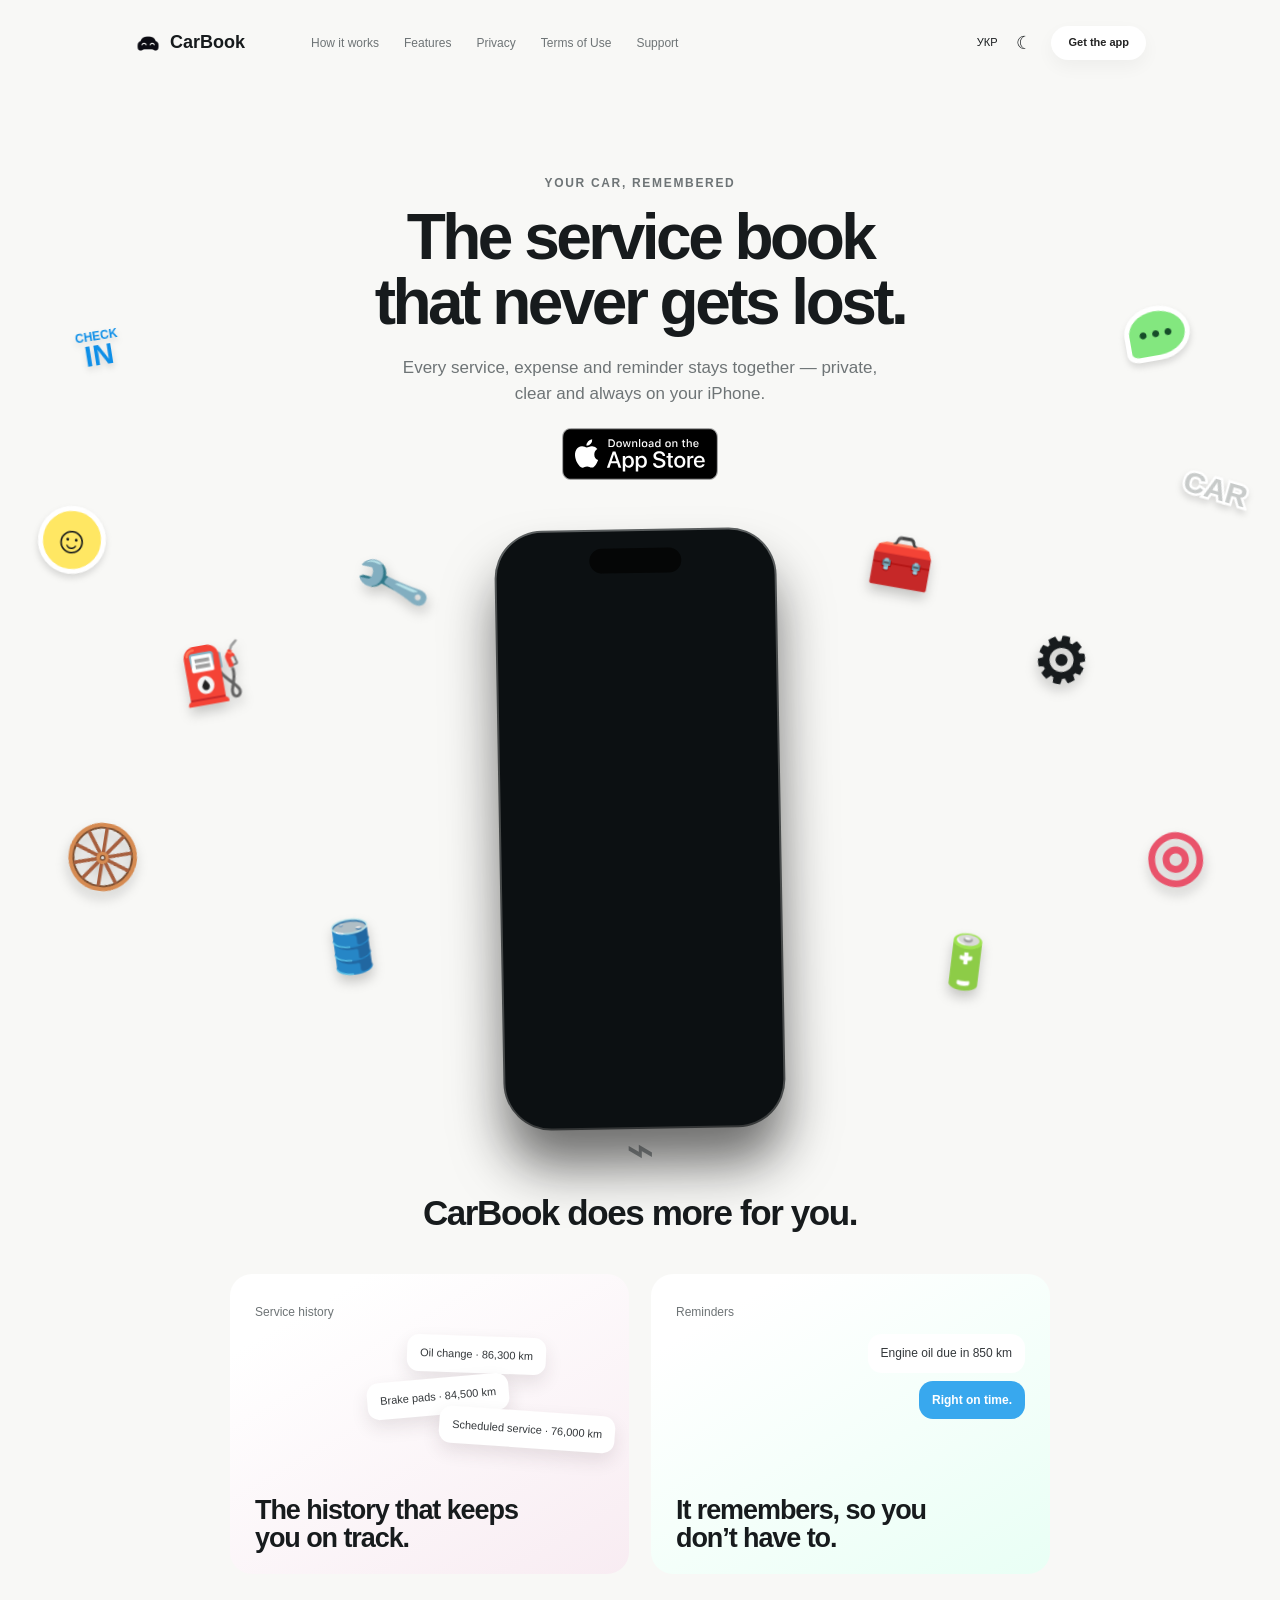
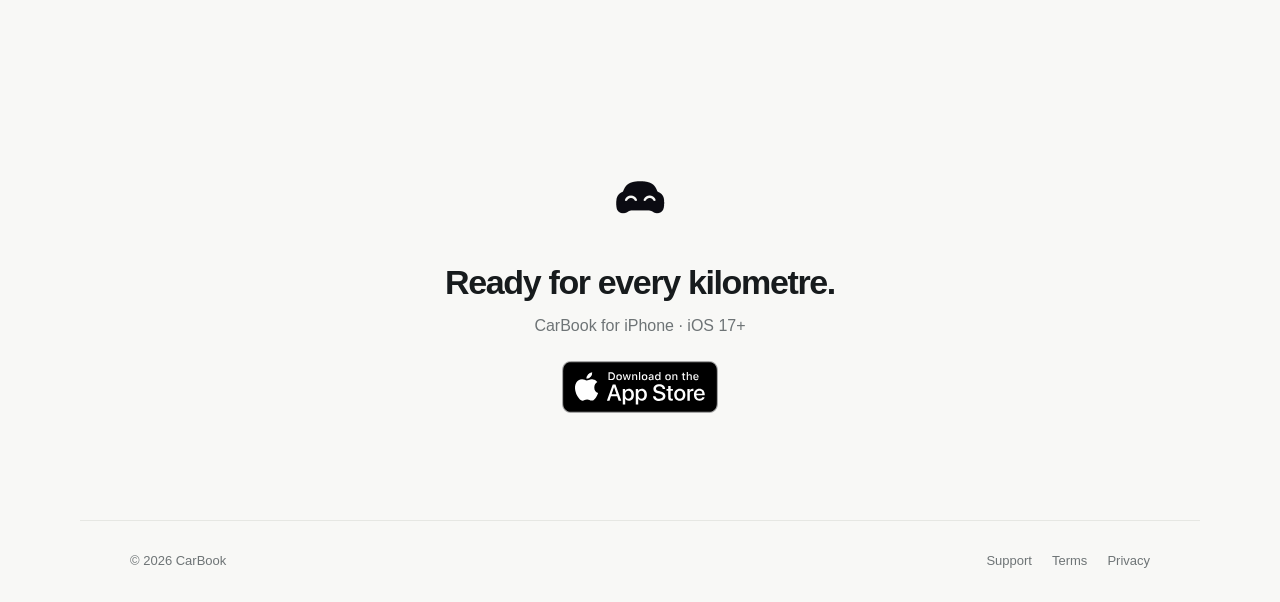
==== index.html @ eee09c9c "Publish CarBook website" ====
<!doctype html>
<html lang="en"><head><meta charset="utf-8"><meta name="viewport" content="width=device-width,initial-scale=1"><meta name="theme-color" content="#dedede"><title>CarBook — Your car, remembered</title><meta name="description" content="Service history, mileage and reminders for your car in one private iPhone app."><link rel="icon" href="assets/carbook-logo-transparent-v3.png"><script src="assets/preferences.js?v=2"></script><link rel="stylesheet" href="assets/style.css?v=11"><link rel="stylesheet" href="assets/site-header.css?v=5"></head>
<body class="landing"><a class="skip" href="#main">Skip to content</a><div class="page-canvas"><header><a class="brand" href="index.html"><img src="assets/carbook-logo-transparent-v3.png" width="28" height="28" alt="">CarBook</a><nav aria-label="Main navigation"><a href="#how">How it works</a><a href="#features">Features</a><a href="privacy.html">Privacy</a><a href="terms.html">Terms of Use</a><a href="support.html">Support</a></nav><div class="controls"><a class="language" href="uk/index.html" lang="uk">УКР</a><button id="theme" data-icon-only="true" type="button" aria-label="Color theme" data-light="Light" data-dark="Dark">☾</button><a class="nav-cta" href="#download">Get the app</a></div></header>
<main id="main"><section class="hero" id="how"><div class="hero-copy"><p class="kicker">YOUR CAR, REMEMBERED</p><h1>The service book<br>that never gets lost.</h1><p>Every service, expense and reminder stays together — private, clear and always on your iPhone.</p><button class="app-store-cta" type="button" disabled title="App Store link coming soon"><img src="assets/app-store-badge.svg" width="156" height="52" alt="Download on the App Store"></button></div><div class="sticker sticker-blue"><span>CHECK</span><strong>IN</strong></div><div class="sticker sticker-green">●●●</div><div class="sticker sticker-yellow">☺</div><div class="sticker sticker-fuel" aria-hidden="true">⛽</div><div class="sticker sticker-wheel" aria-hidden="true">🛞</div><div class="sticker sticker-brake" aria-hidden="true">◎</div><div class="sticker sticker-gear" aria-hidden="true">⚙</div><div class="sticker sticker-oil" aria-hidden="true">🛢️</div><div class="sticker sticker-battery" aria-hidden="true">🔋</div><div class="sticker sticker-wrench" aria-hidden="true">🔧</div><div class="sticker sticker-tools" aria-hidden="true">🧰</div><div class="sticker sticker-white">CAR</div><div class="phone-scene"><div class="phone"><div class="speaker"></div><div class="screen-slides"><div class="theme-slides light-slides"><img src="assets/screen-en-light-1.png" width="1206" height="2622" alt="CarBook vehicle overview in light mode"><img src="assets/screen-en-light-2.png" width="1206" height="2622" alt="CarBook reminders in light mode"><img src="assets/screen-en-light-3.png" width="1206" height="2622" alt="Adding a CarBook record in light mode"></div><div class="theme-slides dark-slides"><img src="assets/screen-en-dark-1.png" width="1206" height="2622" alt="CarBook vehicle overview in dark mode"><img src="assets/screen-en-dark-2.png" width="1206" height="2622" alt="Adding a refueling in dark mode"><img src="assets/screen-en-dark-3.png" width="1206" height="2622" alt="CarBook vehicle cards in dark mode"></div></div></div></div></section>
<section class="features" id="features"><div class="little-car">⌁</div><h2>CarBook does more for you.</h2><div class="feature-grid"><article class="feature-card records"><span class="card-label">Service history</span><div class="record-stack"><span>Oil change · 86,300 km</span><span>Brake pads · 84,500 km</span><span>Scheduled service · 76,000 km</span></div><h3>The history that keeps you on track.</h3></article><article class="feature-card reminders"><span class="card-label">Reminders</span><div class="reminder-chat"><span>Engine oil due in 850 km</span><b>Right on time.</b></div><h3>It remembers, so you don’t have to.</h3></article></div></section>
<section class="download" id="download"><img src="assets/carbook-logo-transparent-v3.png" width="64" height="64" alt="CarBook"><h2>Ready for every kilometre.</h2><p>CarBook for iPhone · iOS 17+</p><button class="app-store-cta download-store-cta" type="button" disabled title="App Store link coming soon"><img src="assets/app-store-badge.svg" width="156" height="52" alt="Download on the App Store"></button></section></main><footer><span>© 2026 CarBook</span><nav><a href="support.html">Support</a><a href="terms.html">Terms</a><a href="privacy.html">Privacy</a></nav></footer></div></body></html>
---- assets/style.css ----
:root{color-scheme:light;--outer:#dedede;--paper:#f8f8f6;--text:#171b1d;--muted:#6e7476;--line:#e6e7e3;--ink:#172225;--accent:#148add}
html[data-theme=dark]{color-scheme:dark;--outer:#121517;--paper:#1b1f21;--text:#f5f6f3;--muted:#a6abad;--line:#343a3c;--ink:#f2f5f5;--accent:#69bfff}
*{box-sizing:border-box}html{scroll-behavior:smooth;scroll-padding-top:80px}body{margin:0;background:var(--outer);color:var(--text);font:16px/1.55 -apple-system,BlinkMacSystemFont,"Segoe UI",sans-serif;-webkit-font-smoothing:antialiased}a{color:inherit;text-underline-offset:4px}a:focus-visible,button:focus-visible,summary:focus-visible{outline:3px solid var(--accent);outline-offset:4px}.skip{position:fixed;left:16px;top:-90px;z-index:50;background:var(--paper);padding:8px}.skip:focus{top:12px}.page-canvas{width:min(1120px,calc(100% - 120px));margin:92px auto;background:var(--paper);overflow:hidden;box-shadow:0 1px 0 #0000000a}.landing main{max-width:none;padding:0}.hero{position:relative;min-height:970px;padding:88px 70px 0;text-align:center;overflow:hidden}.hero-copy{position:relative;z-index:4;width:min(570px,100%);margin:auto}.kicker{margin:0 0 12px;color:var(--muted);font-size:12px;font-weight:700;letter-spacing:.14em}.hero h1{margin:0;font-size:clamp(46px,5vw,68px);line-height:1.02;letter-spacing:-.055em}.hero-copy>p:not(.kicker){max-width:510px;margin:20px auto;color:var(--muted);font-size:17px}.primary-cta,.nav-cta{display:inline-flex;align-items:center;justify-content:center;border-radius:999px;background:var(--ink);color:var(--paper);font-weight:650;text-decoration:none}.primary-cta{min-height:44px;padding:0 24px;font-size:14px}.phone-scene{position:absolute;z-index:3;left:50%;top:395px;width:440px;height:560px;transform:translateX(-50%)}.phone{position:absolute;left:50%;top:0;width:278px;height:596px;padding:10px;border-radius:46px;background:#0c1012;box-shadow:0 38px 52px #1119,0 0 0 2px #5e6263;transform:translateX(-50%) rotate(-1deg);overflow:hidden}.phone:before{content:"";position:absolute;z-index:3;top:17px;left:50%;width:92px;height:25px;border-radius:18px;background:#050606;transform:translateX(-50%)}.phone img{display:block;width:100%;height:100%;border-radius:37px;object-fit:cover;object-position:top}.prop{position:absolute;display:grid;place-items:center;font-weight:800;box-shadow:0 14px 24px #1821262c}.wrench{right:16px;top:22px;width:84px;height:28px;border-radius:10px;background:#34393c;color:#9da3a5;transform:rotate(28deg)}.key{right:-6px;top:340px;width:110px;height:48px;border-radius:40px;background:#1f2c46;color:#111827;transform:rotate(-7deg)}.tag{left:-40px;top:350px;width:92px;height:56px;padding:10px;border-radius:8px;background:#158ddd;color:#fff;font-size:12px;line-height:1.1;transform:rotate(14deg)}.sticker{position:absolute;z-index:2;display:grid;place-items:center;font-weight:900;filter:drop-shadow(0 4px 3px #0002);user-select:none}.sticker-blue{left:8%;top:215px;color:#0e8fe8;transform:rotate(-9deg);font-size:15px;line-height:.9}.sticker-blue span{font-size:12px}.sticker-blue strong{font-size:29px}.sticker-green{right:9%;top:215px;width:66px;height:54px;border:5px solid #fff;border-radius:50% 50% 50% 18%;background:#83e77f;color:#164d29;letter-spacing:3px;transform:rotate(-10deg)}.sticker-yellow{left:-22px;top:390px;width:68px;height:68px;border:5px solid #fff;border-radius:50%;background:#ffe763;font-size:38px;transform:rotate(7deg)}.sticker-red{left:14%;top:510px;width:64px;height:62px;border:5px solid #fff;border-radius:19px;background:#ef7058;color:#fff;font-size:34px;transform:rotate(-10deg)}.sticker-pink{left:5%;top:690px;width:68px;height:68px;border:5px solid #fff;border-radius:50%;background:#ef5e8b;color:#fff;font-size:44px}.sticker-orange{right:5%;top:665px;width:64px;height:70px;border:5px solid #fff;border-radius:14px;background:#f49e57;color:#fff;font-size:35px;transform:rotate(-8deg)}.sticker-note{right:18%;top:495px;width:58px;height:65px;border:5px solid #fff;border-radius:12px;background:#ffd767;color:#a86b00;font-size:33px;transform:rotate(8deg)}.sticker-white{right:-8px;top:365px;color:#c8cbca;font-size:30px;-webkit-text-stroke:5px #fff;paint-order:stroke fill;transform:rotate(16deg)}
.features{padding:20px 70px 90px;text-align:center}.little-car{height:56px;font-size:48px;line-height:1;color:#929798}.features>h2{margin:4px 0 34px;font-size:35px;letter-spacing:-.04em}.feature-grid{display:grid;grid-template-columns:1fr 1fr;gap:22px;max-width:820px;margin:auto}.feature-card{position:relative;min-height:300px;padding:25px;text-align:left;border-radius:22px;overflow:hidden}.records{background:linear-gradient(150deg,#fff 15%,#f8ecf2)}.reminders{background:linear-gradient(150deg,#fff 15%,#e9fff5)}html[data-theme=dark] .records{background:linear-gradient(150deg,#272b2e,#3a2932)}html[data-theme=dark] .reminders{background:linear-gradient(150deg,#272b2e,#183a2c)}.card-label{font-size:12px;color:var(--muted)}.feature-card h3{position:absolute;left:25px;bottom:22px;max-width:270px;margin:0;font-size:27px;line-height:1.02;letter-spacing:-.04em}.record-stack{position:absolute;top:62px;right:-18px;width:280px;height:125px}.record-stack span{position:absolute;padding:10px 13px;border-radius:12px;background:#fff;color:#34383b;box-shadow:0 8px 18px #33242c1c;font-size:11px;white-space:nowrap}.record-stack span:nth-child(1){top:0;left:40px;transform:rotate(2deg)}.record-stack span:nth-child(2){top:42px;left:0;transform:rotate(-5deg)}.record-stack span:nth-child(3){top:75px;left:72px;transform:rotate(4deg)}.reminder-chat{position:absolute;top:60px;right:25px;display:grid;gap:8px}.reminder-chat span,.reminder-chat b{display:block;max-width:220px;padding:10px 13px;border-radius:14px;font-size:12px}.reminder-chat span{background:#fff;color:#34383b}.reminder-chat b{justify-self:end;background:#38a8ee;color:#fff}.download{padding:100px 24px;text-align:center;border-top:1px solid var(--line)}.download img{border-radius:15px}.download h2{margin:20px 0 5px;font-size:34px;letter-spacing:-.04em}.download p{margin:0 0 22px;color:var(--muted)}.download button{border:0;border-radius:999px;background:var(--ink);color:var(--paper);padding:13px 22px;font:inherit;font-weight:650}.landing footer{display:flex;align-items:center;gap:24px;padding:30px 50px;border-top:1px solid var(--line);color:var(--muted);font-size:13px}.landing footer nav{display:flex;gap:20px;margin-left:auto}.landing footer a{text-decoration:none}
html{background:var(--outer)}body:not(.landing){width:min(1120px,calc(100% - 120px));min-height:calc(100vh - 184px);margin:92px auto;background:var(--paper);box-shadow:0 1px 0 #0000000a}body:not(.landing) main{max-width:900px;margin:auto;padding:0 24px}.legal{max-width:760px;margin:auto;padding:70px 0 100px}.legal h1{font-size:clamp(40px,6vw,58px);line-height:1.05;letter-spacing:-.04em}.legal h2{margin-top:40px}.legal p,.legal .updated{color:var(--muted)}.eyebrow{font-size:12px;color:var(--accent);letter-spacing:.12em}.lead{font-size:18px}.button{display:inline-block;color:var(--accent)}details{padding:19px 0;border-bottom:1px solid var(--line)}summary{cursor:pointer;font-weight:650}details p{font-size:15px}body:not(.landing)>footer{max-width:none;margin:auto;padding:30px 50px;border-top:1px solid var(--line);display:flex;justify-content:space-between;color:var(--muted);font-size:13px}.download>img{border-radius:0}html[data-theme=light] .download>img{filter:invert(1)}
@media(max-width:900px){.page-canvas,body:not(.landing){width:calc(100% - 36px);margin:18px auto}.hero{padding-left:30px;padding-right:30px}.features{padding-left:30px;padding-right:30px}.sticker-blue{left:3%}.sticker-green{right:3%}}
@media(max-width:650px){.page-canvas,body:not(.landing){width:100%;margin:0}.hero{min-height:900px;padding:65px 20px 0}.hero h1{font-size:48px}.hero-copy>p:not(.kicker){font-size:16px}.phone-scene{top:390px;transform:translateX(-50%) scale(.84);transform-origin:top center}.sticker{transform:scale(.72)}.sticker-blue{top:300px}.sticker-green{top:320px}.sticker-yellow{top:470px}.sticker-red{top:610px;left:2%}.sticker-note{top:565px;right:4%}.sticker-pink,.sticker-orange,.sticker-white{display:none}.features{padding:10px 20px 70px}.feature-grid{grid-template-columns:1fr}.feature-card{min-height:285px}.landing footer{padding:25px 20px;flex-wrap:wrap}.landing footer nav{width:100%;margin:0}.download{padding:75px 20px}.legal{padding:48px 0 72px}body:not(.landing)>footer{padding:25px 20px}}
@media(prefers-reduced-motion:reduce){html{scroll-behavior:auto}}
.app-store-cta{display:inline-block;margin-bottom:34px;padding:0;border:0;background:transparent;line-height:0;cursor:default}.app-store-cta img{display:block;width:156px;height:auto;border-radius:0}.download .app-store-cta{margin:0;padding:0;border:0;background:transparent}.download .app-store-cta img{width:156px;height:auto;border-radius:0}.phone-scene{top:445px}.hero{min-height:1020px}.phone>.screen-slides{position:absolute;inset:10px;border-radius:37px;overflow:hidden}.phone>.screen-slides img{position:absolute;inset:0;width:100%;height:100%;border-radius:37px;object-fit:cover;opacity:0;animation:phoneSlides 9s infinite}.phone>.screen-slides img:nth-child(1){animation-delay:0s}.phone>.screen-slides img:nth-child(2){animation-delay:3s}.phone>.screen-slides img:nth-child(3){animation-delay:6s}@keyframes phoneSlides{0%,29%{opacity:1}33%,96%{opacity:0}100%{opacity:1}}@media(max-width:650px){.phone-scene{top:455px}.hero{min-height:960px}}@media(prefers-reduced-motion:reduce){.phone>.screen-slides img{animation:none;opacity:0}.phone>.screen-slides img:first-child{opacity:1}}
.theme-slides{display:none;position:absolute;inset:0}.theme-slides.light-slides{display:block}html[data-theme=dark] .theme-slides.light-slides{display:none}html[data-theme=dark] .theme-slides.dark-slides{display:block}.phone>.screen-slides .theme-slides img:nth-child(1){animation-delay:0s}.phone>.screen-slides .theme-slides img:nth-child(2){animation-delay:3s}.phone>.screen-slides .theme-slides img:nth-child(3){animation-delay:6s}@media(prefers-reduced-motion:reduce){.phone>.screen-slides .theme-slides img{opacity:0}.phone>.screen-slides .theme-slides img:first-child{opacity:1}}

/* Full-viewport shell with the original content measure preserved. */
html,body{background:var(--paper)}
.page-canvas{width:100%;margin:0;background:var(--paper);box-shadow:none}
.landing header,.hero,.features,.landing footer{width:min(1120px,100%);margin-left:auto;margin-right:auto}
body:not(.landing){width:100%;min-height:100vh;margin:0;background:var(--paper);box-shadow:none}
body:not(.landing)>header{width:min(1120px,100%);margin-left:auto;margin-right:auto}
body:not(.landing)>footer{width:min(1120px,100%);margin-left:auto;margin-right:auto}
@media(max-width:900px){.page-canvas,body:not(.landing){width:100%;margin:0}}

/* Themed sticker field spans the viewport while the core hero content stays centered. */
.page-canvas{overflow:visible}
.hero{width:100%;max-width:none;overflow:visible}
.sticker-blue{left:max(28px,6vw);top:245px}
.sticker-green{right:max(30px,7vw);top:220px}
.sticker-yellow{left:max(18px,3vw);top:420px}
.sticker-white{right:max(18px,2.5vw);top:380px}
.sticker-fuel,.sticker-wheel,.sticker-brake,.sticker-gear{border:5px solid #fff;filter:drop-shadow(0 5px 5px #0002)}
.sticker-fuel{left:max(70px,15vw);top:555px;width:68px;height:68px;border-radius:18px;background:#65b7ed;font-size:34px;transform:rotate(-9deg)}
.sticker-wheel{left:max(24px,6vw);top:725px;width:72px;height:72px;border-radius:50%;background:#222;color:#e9eeef;font-size:54px;line-height:1;transform:rotate(8deg)}
.sticker-brake{right:max(28px,7vw);top:710px;width:72px;height:72px;border-radius:50%;background:#ef5e78;color:#fff;font-size:50px;line-height:1;transform:rotate(-7deg)}
.sticker-gear{right:max(90px,17vw);top:520px;width:70px;height:70px;border-radius:18px;background:#f1a24f;color:#fff;font-size:44px;transform:rotate(10deg)}
@media(max-width:650px){.hero{overflow:hidden}.sticker-blue{left:3%;top:300px}.sticker-green{right:3%;top:320px}.sticker-yellow{left:-12px;top:470px}.sticker-white{display:none}.sticker-fuel{left:2%;top:610px}.sticker-gear{right:2%;top:585px}.sticker-wheel,.sticker-brake{display:none}}

/* Parts keep their own silhouettes: no surrounding cards, rings or tiles. */
.sticker-fuel,.sticker-wheel,.sticker-brake,.sticker-gear,.sticker-oil,.sticker-battery,.sticker-wrench,.sticker-tools{width:auto;height:auto;border:0;border-radius:0;background:transparent;color:var(--text);font-size:54px;line-height:1;filter:drop-shadow(0 7px 6px #0003)}
.sticker-fuel{left:max(72px,14vw);top:560px;transform:rotate(-10deg)}
.sticker-wheel{left:max(26px,5vw);top:740px;font-size:62px;transform:rotate(9deg)}
.sticker-brake{right:max(28px,6vw);top:735px;color:#e9536b;font-size:68px;transform:rotate(-8deg)}
.sticker-gear{right:max(85px,15vw);top:545px;font-size:62px;transform:rotate(12deg)}
.sticker-oil{left:max(150px,25vw);top:835px;font-size:51px;transform:rotate(-8deg)}
.sticker-battery{right:max(145px,22vw);top:850px;font-size:52px;transform:rotate(7deg)}
.sticker-wrench{left:max(170px,28vw);top:470px;font-size:54px;transform:rotate(-18deg)}
.sticker-tools{right:max(175px,27vw);top:450px;font-size:52px;transform:rotate(10deg)}
@media(max-width:900px){.sticker-wrench{left:20vw}.sticker-tools{right:19vw}.sticker-oil{left:18vw}.sticker-battery{right:17vw}}
@media(max-width:650px){.sticker-fuel{left:2%;top:610px}.sticker-gear{right:3%;top:590px}.sticker-wrench{left:7%;top:760px}.sticker-wheel,.sticker-brake,.sticker-oil,.sticker-battery,.sticker-tools{display:none}}
.download{border-top:0}
---- assets/site-header.css ----
header{position:relative;z-index:20;display:flex;align-items:center;gap:28px;padding:26px 54px;background:transparent}header .brand{display:flex;align-items:center;gap:8px;font-size:18px;font-weight:750;text-decoration:none}header .brand img{width:28px;height:28px;border-radius:0;object-fit:contain}html[data-theme=light] header .brand img{filter:invert(1)}header nav{display:flex;gap:25px;margin-left:38px}header nav a{color:var(--muted);font-size:12px;text-decoration:none}header nav a:hover{color:var(--text)}header .controls{display:flex;align-items:center;gap:13px;margin-left:auto}header .language{font-size:11px;text-decoration:none}header #theme{width:28px;height:28px;padding:0;border:0;background:none;color:inherit;font-size:18px;cursor:pointer}.nav-cta{min-height:34px;padding:0 17px;background:#fff!important;color:#222!important;box-shadow:0 7px 18px #0000000b;font-size:11px}
@media(max-width:900px){header{padding:22px 26px;gap:18px}header nav{display:none}header .controls{margin-left:auto}}
@media(max-width:480px){header{padding:18px 20px}.nav-cta{display:none}header .brand{font-size:17px}}
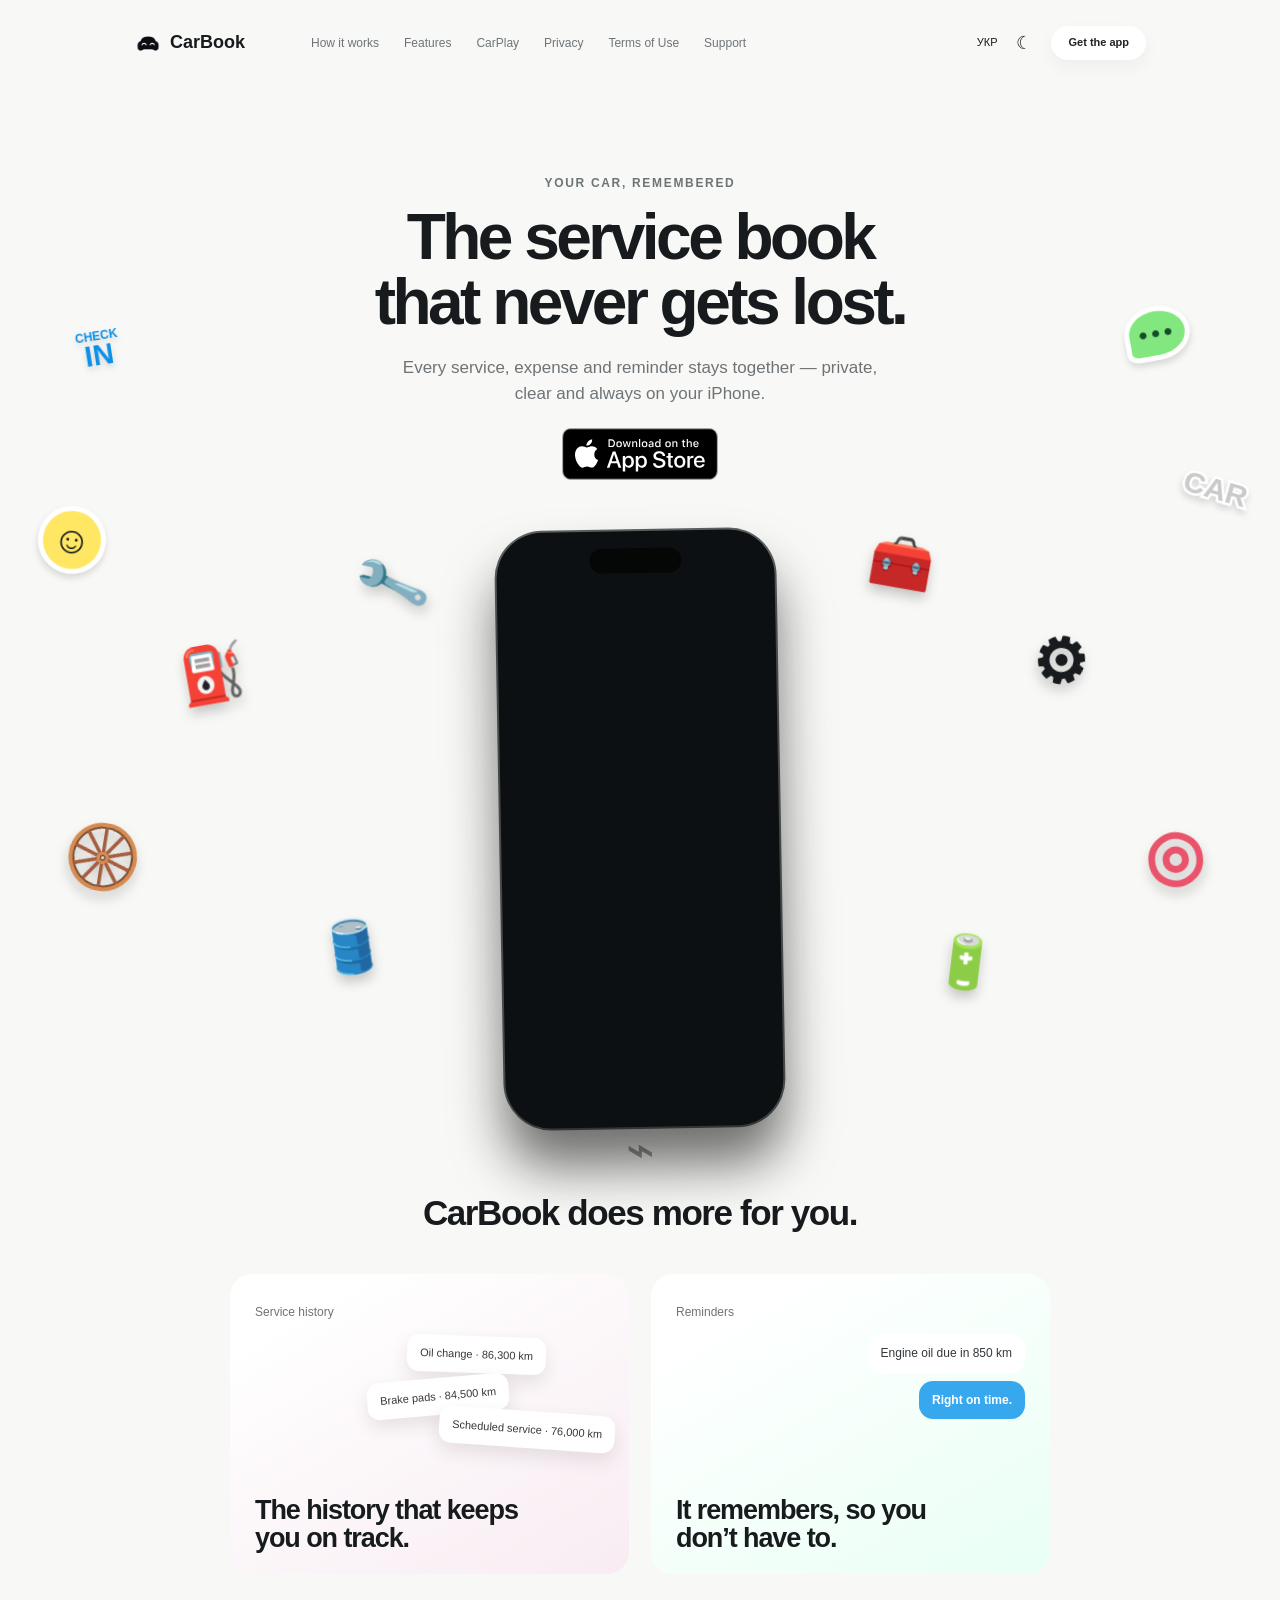
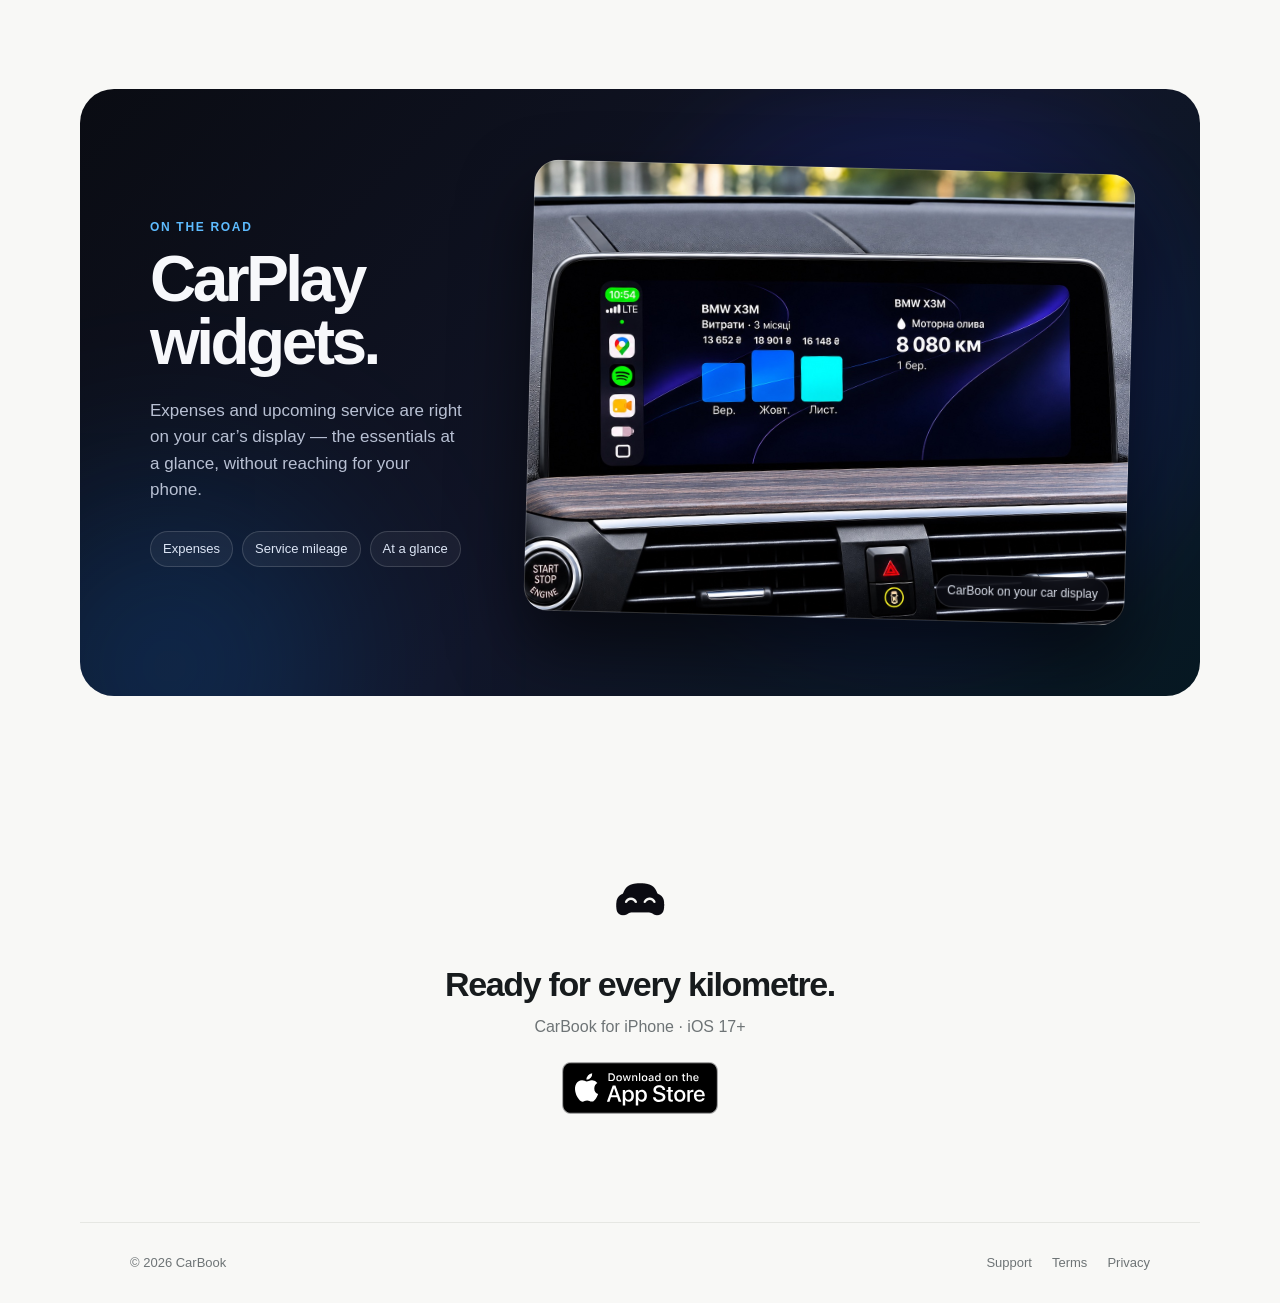
==== commit 0c1a2272: "Add CarPlay widgets section to landing page" ====
--- a/index.html
+++ b/index.html
@@ -1,6 +1,7 @@
 <!doctype html>
-<html lang="en"><head><meta charset="utf-8"><meta name="viewport" content="width=device-width,initial-scale=1"><meta name="theme-color" content="#dedede"><title>CarBook — Your car, remembered</title><meta name="description" content="Service history, mileage and reminders for your car in one private iPhone app."><link rel="icon" href="assets/carbook-logo-transparent-v3.png"><script src="assets/preferences.js?v=2"></script><link rel="stylesheet" href="assets/style.css?v=11"><link rel="stylesheet" href="assets/site-header.css?v=5"></head>
-<body class="landing"><a class="skip" href="#main">Skip to content</a><div class="page-canvas"><header><a class="brand" href="index.html"><img src="assets/carbook-logo-transparent-v3.png" width="28" height="28" alt="">CarBook</a><nav aria-label="Main navigation"><a href="#how">How it works</a><a href="#features">Features</a><a href="privacy.html">Privacy</a><a href="terms.html">Terms of Use</a><a href="support.html">Support</a></nav><div class="controls"><a class="language" href="uk/index.html" lang="uk">УКР</a><button id="theme" data-icon-only="true" type="button" aria-label="Color theme" data-light="Light" data-dark="Dark">☾</button><a class="nav-cta" href="#download">Get the app</a></div></header>
+<html lang="en"><head><meta charset="utf-8"><meta name="viewport" content="width=device-width,initial-scale=1"><meta name="theme-color" content="#dedede"><title>CarBook — Your car, remembered</title><meta name="description" content="Service history, mileage and reminders for your car in one private iPhone app."><link rel="icon" href="assets/carbook-logo-transparent-v3.png"><script src="assets/preferences.js?v=2"></script><link rel="stylesheet" href="assets/style.css?v=12"><link rel="stylesheet" href="assets/site-header.css?v=5"></head>
+<body class="landing"><a class="skip" href="#main">Skip to content</a><div class="page-canvas"><header><a class="brand" href="index.html"><img src="assets/carbook-logo-transparent-v3.png" width="28" height="28" alt="">CarBook</a><nav aria-label="Main navigation"><a href="#how">How it works</a><a href="#features">Features</a><a href="#carplay">CarPlay</a><a href="privacy.html">Privacy</a><a href="terms.html">Terms of Use</a><a href="support.html">Support</a></nav><div class="controls"><a class="language" href="uk/index.html" lang="uk">УКР</a><button id="theme" data-icon-only="true" type="button" aria-label="Color theme" data-light="Light" data-dark="Dark">☾</button><a class="nav-cta" href="#download">Get the app</a></div></header>
 <main id="main"><section class="hero" id="how"><div class="hero-copy"><p class="kicker">YOUR CAR, REMEMBERED</p><h1>The service book<br>that never gets lost.</h1><p>Every service, expense and reminder stays together — private, clear and always on your iPhone.</p><button class="app-store-cta" type="button" disabled title="App Store link coming soon"><img src="assets/app-store-badge.svg" width="156" height="52" alt="Download on the App Store"></button></div><div class="sticker sticker-blue"><span>CHECK</span><strong>IN</strong></div><div class="sticker sticker-green">●●●</div><div class="sticker sticker-yellow">☺</div><div class="sticker sticker-fuel" aria-hidden="true">⛽</div><div class="sticker sticker-wheel" aria-hidden="true">🛞</div><div class="sticker sticker-brake" aria-hidden="true">◎</div><div class="sticker sticker-gear" aria-hidden="true">⚙</div><div class="sticker sticker-oil" aria-hidden="true">🛢️</div><div class="sticker sticker-battery" aria-hidden="true">🔋</div><div class="sticker sticker-wrench" aria-hidden="true">🔧</div><div class="sticker sticker-tools" aria-hidden="true">🧰</div><div class="sticker sticker-white">CAR</div><div class="phone-scene"><div class="phone"><div class="speaker"></div><div class="screen-slides"><div class="theme-slides light-slides"><img src="assets/screen-en-light-1.png" width="1206" height="2622" alt="CarBook vehicle overview in light mode"><img src="assets/screen-en-light-2.png" width="1206" height="2622" alt="CarBook reminders in light mode"><img src="assets/screen-en-light-3.png" width="1206" height="2622" alt="Adding a CarBook record in light mode"></div><div class="theme-slides dark-slides"><img src="assets/screen-en-dark-1.png" width="1206" height="2622" alt="CarBook vehicle overview in dark mode"><img src="assets/screen-en-dark-2.png" width="1206" height="2622" alt="Adding a refueling in dark mode"><img src="assets/screen-en-dark-3.png" width="1206" height="2622" alt="CarBook vehicle cards in dark mode"></div></div></div></div></section>
 <section class="features" id="features"><div class="little-car">⌁</div><h2>CarBook does more for you.</h2><div class="feature-grid"><article class="feature-card records"><span class="card-label">Service history</span><div class="record-stack"><span>Oil change · 86,300 km</span><span>Brake pads · 84,500 km</span><span>Scheduled service · 76,000 km</span></div><h3>The history that keeps you on track.</h3></article><article class="feature-card reminders"><span class="card-label">Reminders</span><div class="reminder-chat"><span>Engine oil due in 850 km</span><b>Right on time.</b></div><h3>It remembers, so you don’t have to.</h3></article></div></section>
+<section class="carplay" id="carplay"><div class="carplay-copy"><p class="kicker">ON THE ROAD</p><h2>CarPlay widgets.</h2><p>Expenses and upcoming service are right on your car’s display — the essentials at a glance, without reaching for your phone.</p><div class="carplay-chips" aria-label="CarPlay widget highlights"><span>Expenses</span><span>Service mileage</span><span>At a glance</span></div></div><figure class="carplay-visual"><div class="carplay-glow" aria-hidden="true"></div><img src="assets/carplay-widgets.jpg" width="1456" height="1094" loading="lazy" alt="CarBook expense and engine oil widgets displayed in Apple CarPlay"><figcaption>CarBook on your car display</figcaption></figure></section>
 <section class="download" id="download"><img src="assets/carbook-logo-transparent-v3.png" width="64" height="64" alt="CarBook"><h2>Ready for every kilometre.</h2><p>CarBook for iPhone · iOS 17+</p><button class="app-store-cta download-store-cta" type="button" disabled title="App Store link coming soon"><img src="assets/app-store-badge.svg" width="156" height="52" alt="Download on the App Store"></button></section></main><footer><span>© 2026 CarBook</span><nav><a href="support.html">Support</a><a href="terms.html">Terms</a><a href="privacy.html">Privacy</a></nav></footer></div></body></html>
--- a/assets/style.css
+++ b/assets/style.css
@@ -45,3 +45,11 @@
 @media(max-width:900px){.sticker-wrench{left:20vw}.sticker-tools{right:19vw}.sticker-oil{left:18vw}.sticker-battery{right:17vw}}
 @media(max-width:650px){.sticker-fuel{left:2%;top:610px}.sticker-gear{right:3%;top:590px}.sticker-wrench{left:7%;top:760px}.sticker-wheel,.sticker-brake,.sticker-oil,.sticker-battery,.sticker-tools{display:none}}
 .download{border-top:0}
+
+/* CarPlay widgets: a cinematic product moment between features and download. */
+.carplay{position:relative;display:grid;grid-template-columns:minmax(250px,.76fr) minmax(0,1.45fr);align-items:center;gap:64px;width:min(1120px,calc(100% - 80px));margin:25px auto 70px;padding:78px 70px;border-radius:34px;background:linear-gradient(135deg,#0a0c13 0%,#111528 55%,#071923 100%);color:#f7f8fb;overflow:hidden;isolation:isolate}
+.carplay:before{content:"";position:absolute;z-index:-1;inset:auto auto -150px -90px;width:360px;height:360px;border-radius:50%;background:#157ee8;filter:blur(100px);opacity:.22}
+.carplay-copy{position:relative;z-index:2}.carplay .kicker{color:#5ebcff}.carplay h2{margin:0;font-size:clamp(40px,5vw,66px);line-height:.98;letter-spacing:-.055em}.carplay-copy>p:not(.kicker){max-width:390px;margin:24px 0 28px;color:#b8c0d3;font-size:17px}.carplay-chips{display:flex;flex-wrap:wrap;gap:9px}.carplay-chips span{padding:7px 12px;border:1px solid #ffffff26;border-radius:999px;background:#ffffff0d;color:#dce5f5;font-size:13px;white-space:nowrap}
+.carplay-visual{position:relative;margin:0;transform:rotate(1.5deg)}.carplay-visual:before{content:"";position:absolute;z-index:2;inset:0;border:1px solid #ffffff30;border-radius:24px;pointer-events:none}.carplay-visual img{position:relative;z-index:1;display:block;width:100%;height:auto;border-radius:24px;box-shadow:0 34px 70px #0009;object-fit:cover}.carplay-glow{position:absolute;inset:-18%;background:radial-gradient(circle at 60% 45%,#203cff55,transparent 58%);filter:blur(22px)}.carplay-visual figcaption{position:absolute;z-index:3;right:16px;bottom:14px;padding:6px 10px;border:1px solid #ffffff20;border-radius:999px;background:#090b12b8;color:#dbe0eb;font-size:12px;backdrop-filter:blur(14px)}
+@media(max-width:900px){.carplay{grid-template-columns:1fr;gap:42px;width:calc(100% - 36px);padding:62px 48px}.carplay-copy>p:not(.kicker){max-width:600px}.carplay-visual{width:min(720px,100%);margin:auto}}
+@media(max-width:650px){.carplay{width:calc(100% - 24px);margin:10px auto 48px;padding:48px 22px 26px;border-radius:26px}.carplay h2{font-size:43px}.carplay-copy>p:not(.kicker){font-size:16px}.carplay-visual{transform:none}.carplay-visual img,.carplay-visual:before{border-radius:17px}.carplay-visual figcaption{display:none}}
